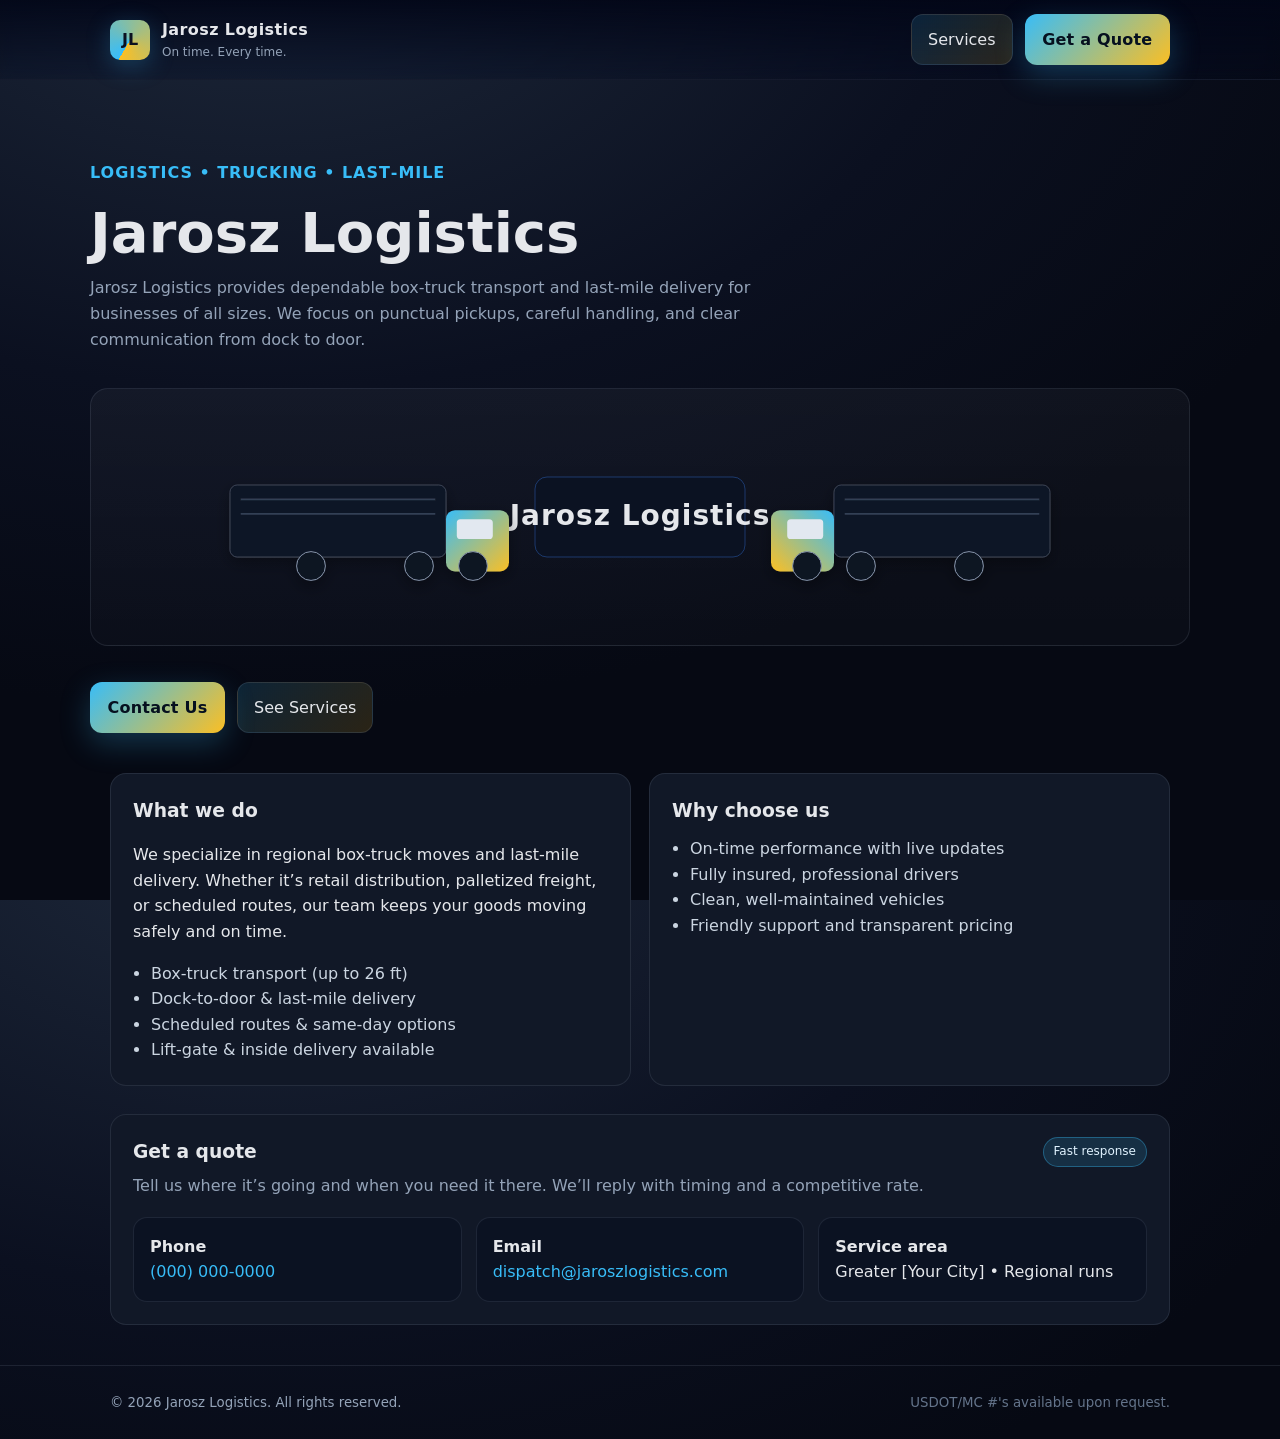
==== index.html @ 5a234ce7 "Initial version from ChatGPT" ====
<!doctype html>
<html lang="en">
<head>
  <meta charset="utf-8" />
  <meta name="viewport" content="width=device-width, initial-scale=1" />
  <title>Jarosz Logistics</title>
  <meta name="description" content="Jarosz Logistics — reliable trucking and last‑mile delivery services. On time, every time." />
  <meta property="og:title" content="Jarosz Logistics" />
  <meta property="og:description" content="Reliable trucking and last‑mile delivery services. On time, every time." />
  <meta property="og:type" content="website" />
  <style>
    :root{
      --bg:#0f172a;        /* slate-900 */
      --panel:#111827;     /* gray-900 */
      --muted:#94a3b8;     /* slate-400 */
      --text:#e5e7eb;      /* gray-200 */
      --accent:#38bdf8;    /* sky-400 */
      --accent-2:#fbbf24;  /* amber-400 */
      --card:#0b1222;      /* custom */
      --ring: rgba(56,189,248,.4);
    }
    *{box-sizing:border-box}
    html,body{height:100%}
    body{
      margin:0; font:16px/1.6 system-ui, -apple-system, Segoe UI, Roboto, Helvetica, Arial, "Apple Color Emoji","Segoe UI Emoji";
      color:var(--text); background: radial-gradient(1200px 800px at 20% -10%, #1e293b 0%, #0b1020 60%, #060913 100%), var(--bg);
    }
    a{color:var(--accent); text-decoration:none}
    a:hover{text-decoration:underline}
    header{
      position:sticky; top:0; z-index:50; backdrop-filter:saturate(120%) blur(6px);
      background:linear-gradient(180deg, rgba(2,6,23,.9), rgba(2,6,23,.2));
      border-bottom:1px solid rgba(148,163,184,.12);
    }
    .wrap{max-width:1100px; margin:0 auto; padding:0 20px}
    .row{display:flex; align-items:center; justify-content:space-between; gap:16px; padding:14px 0}
    .brand{display:flex; align-items:center; gap:12px}
    .logo{
      width:40px; height:40px; border-radius:10px; display:grid; place-items:center; 
      background: conic-gradient(from 210deg, var(--accent), var(--accent-2));
      box-shadow:0 6px 24px rgba(56,189,248,.25);
      font-weight:800; color:#0b1020;
    }
    .cta{display:inline-flex; align-items:center; gap:.6rem; padding:.7rem 1rem; border-radius:12px; 
      background:linear-gradient(135deg, rgba(56,189,248,.15), rgba(251,191,36,.15));
      border:1px solid rgba(148,163,184,.16); color:var(--text); cursor:pointer;
    }
    .cta:hover{box-shadow:0 6px 30px rgba(56,189,248,.25)}

    /* Hero */
    .hero{padding:64px 0 40px}
    .hero h1{font-size:clamp(32px, 5vw, 56px); line-height:1.1; margin:0 0 12px; font-weight:900}
    .kicker{color:var(--accent); font-weight:600; letter-spacing:.06em; text-transform:uppercase}
    .sub{color:var(--muted); max-width:720px; margin-top:8px}
    .canvas{margin:36px 0; display:flex; align-items:center; justify-content:center}
    .card{background:linear-gradient(180deg, rgba(255,255,255,.04), rgba(255,255,255,.02)); border:1px solid rgba(148,163,184,.14);
      border-radius:18px; padding:18px}

    /* Sections */
    .grid{display:grid; grid-template-columns:1fr; gap:18px}
    @media (min-width:900px){ .grid{grid-template-columns:1fr 1fr} }
    .panel{background:var(--panel); border:1px solid rgba(148,163,184,.14); border-radius:16px; padding:22px}
    .panel h3{margin:0 0 8px}
    .bullets{margin:10px 0 0; padding-left:18px; color:#cbd5e1}

    /* Contact */
    #contact .contact-card{display:grid; grid-template-columns:1fr; gap:14px}
    @media (min-width:700px){ #contact .contact-card{grid-template-columns: 1fr 1fr 1fr} }
    .contact-item{background:var(--card); border:1px solid rgba(148,163,184,.14); border-radius:14px; padding:16px}
    .contact-item b{display:block}
    .badge{display:inline-block; font-size:12px; padding:4px 10px; border-radius:999px; background:rgba(56,189,248,.14); border:1px solid rgba(56,189,248,.35); color:#e0f2fe}

    footer{margin-top:40px; padding:26px 0; color:#94a3b8; border-top:1px solid rgba(148,163,184,.14)}

    /* Utility */
    .sr-only{position:absolute; width:1px; height:1px; padding:0; margin:-1px; overflow:hidden; clip:rect(0,0,0,0); border:0}
    .stack{display:flex; gap:12px; flex-wrap:wrap}
    .btn{
      display:inline-flex; align-items:center; justify-content:center; gap:.5rem; 
      padding:.8rem 1.1rem; border-radius:12px; font-weight:600; letter-spacing:.2px; cursor:pointer;
      color:#06101f; background:linear-gradient(135deg, #38bdf8, #fbbf24);
      border:none; box-shadow:0 10px 30px rgba(56,189,248,.25);
    }
    .btn:focus{outline:3px solid var(--ring); outline-offset:2px}
  </style>
</head>
<body>
  <header>
    <div class="wrap">
      <div class="row">
        <div class="brand">
          <div class="logo" aria-hidden="true">JL</div>
          <div>
            <div style="font-weight:800; letter-spacing:.4px">Jarosz Logistics</div>
            <div style="font-size:12px; color:var(--muted)">On time. Every time.</div>
          </div>
        </div>
        <nav class="stack" aria-label="Primary">
          <a href="#services" class="cta">Services</a>
          <a href="#contact" class="btn">Get a Quote</a>
        </nav>
      </div>
    </div>
  </header>

  <main>
    <section class="wrap hero" id="home">
      <p class="kicker">Logistics • Trucking • Last‑mile</p>
      <h1>Jarosz Logistics</h1>
      <p class="sub">Jarosz Logistics provides dependable box‑truck transport and last‑mile delivery for businesses of all sizes. We focus on punctual pickups, careful handling, and clear communication from dock to door.</p>

      <div class="canvas card" role="img" aria-label="Two box trucks facing each other with 'Jarosz Logistics' between them">
        <!-- Inline SVG Illustration: two box trucks facing each other with brand between -->
        <svg width="100%" height="220" viewBox="0 0 900 220" fill="none" xmlns="http://www.w3.org/2000/svg">
          <defs>
            <linearGradient id="cabGrad" x1="0" y1="0" x2="1" y2="1">
              <stop offset="0" stop-color="#38bdf8"/>
              <stop offset="1" stop-color="#fbbf24"/>
            </linearGradient>
            <filter id="shadow" x="-20%" y="-20%" width="140%" height="140%">
              <feDropShadow dx="0" dy="6" stdDeviation="8" flood-color="#000" flood-opacity="0.35"/>
            </filter>
          </defs>
          <!-- Center text -->
          <g>
            <rect x="345" y="70" width="210" height="80" rx="12" fill="#0b1222" stroke="#3b82f6" stroke-opacity=".35"/>
            <text x="450" y="118" text-anchor="middle" font-size="28" font-weight="800" fill="#e5e7eb" letter-spacing="1">Jarosz Logistics</text>
          </g>

          <!-- Left truck (facing right) -->
          <g transform="translate(40,60) scale(0.9)" filter="url(#shadow)">
            <!-- box -->
            <rect x="0" y="20" width="240" height="80" rx="8" fill="#111827" stroke="#94a3b8" stroke-opacity=".35"/>
            <line x1="12" y1="36" x2="228" y2="36" stroke="#334155" stroke-width="2"/>
            <line x1="12" y1="52" x2="228" y2="52" stroke="#334155" stroke-width="2"/>
            <!-- cab -->
            <rect x="240" y="48" width="70" height="68" rx="10" fill="url(#cabGrad)"/>
            <rect x="252" y="58" width="40" height="22" rx="4" fill="#e2e8f0"/>
            <circle cx="90" cy="110" r="16" fill="#0b1222" stroke="#94a3b8"/>
            <circle cx="210" cy="110" r="16" fill="#0b1222" stroke="#94a3b8"/>
            <circle cx="270" cy="110" r="16" fill="#0b1222" stroke="#94a3b8"/>
          </g>

          <!-- Right truck (facing left) -->
          <g transform="translate(860,60) scale(-0.9,0.9)" filter="url(#shadow)">
            <!-- box -->
            <rect x="0" y="20" width="240" height="80" rx="8" fill="#111827" stroke="#94a3b8" stroke-opacity=".35"/>
            <line x1="12" y1="36" x2="228" y2="36" stroke="#334155" stroke-width="2"/>
            <line x1="12" y1="52" x2="228" y2="52" stroke="#334155" stroke-width="2"/>
            <!-- cab -->
            <rect x="240" y="48" width="70" height="68" rx="10" fill="url(#cabGrad)"/>
            <rect x="252" y="58" width="40" height="22" rx="4" fill="#e2e8f0"/>
            <circle cx="90" cy="110" r="16" fill="#0b1222" stroke="#94a3b8"/>
            <circle cx="210" cy="110" r="16" fill="#0b1222" stroke="#94a3b8"/>
            <circle cx="270" cy="110" r="16" fill="#0b1222" stroke="#94a3b8"/>
          </g>
        </svg>
      </div>

      <div class="stack">
        <a class="btn" href="#contact" aria-label="Skip to contact form">Contact Us</a>
        <a class="cta" href="#services" aria-label="Skip to services">See Services</a>
      </div>
    </section>

    <section id="services" class="wrap" aria-labelledby="services-h">
      <div class="grid">
        <article class="panel">
          <h3 id="services-h">What we do</h3>
          <p>We specialize in regional box‑truck moves and last‑mile delivery. Whether it’s retail distribution, palletized freight, or scheduled routes, our team keeps your goods moving safely and on time.</p>
          <ul class="bullets">
            <li>Box‑truck transport (up to 26 ft)</li>
            <li>Dock‑to‑door & last‑mile delivery</li>
            <li>Scheduled routes & same‑day options</li>
            <li>Lift‑gate & inside delivery available</li>
          </ul>
        </article>
        <article class="panel">
          <h3>Why choose us</h3>
          <ul class="bullets">
            <li>On‑time performance with live updates</li>
            <li>Fully insured, professional drivers</li>
            <li>Clean, well‑maintained vehicles</li>
            <li>Friendly support and transparent pricing</li>
          </ul>
        </article>
      </div>
    </section>

    <section id="contact" class="wrap" style="margin-top:28px" aria-labelledby="contact-h">
      <h2 id="contact-h" class="sr-only">Contact</h2>
      <div class="panel">
        <div class="stack" style="justify-content:space-between; align-items:center">
          <h3 style="margin:0">Get a quote</h3>
          <span class="badge">Fast response</span>
        </div>
        <p style="margin:6px 0 18px; color:var(--muted)">Tell us where it’s going and when you need it there. We’ll reply with timing and a competitive rate.</p>
        <div class="contact-card">
          <div class="contact-item">
            <b>Phone</b>
            <a href="tel:+10000000000">(000) 000‑0000</a>
          </div>
          <div class="contact-item">
            <b>Email</b>
            <a href="mailto:dispatch@jaroszlogistics.com">dispatch@jaroszlogistics.com</a>
          </div>
          <div class="contact-item">
            <b>Service area</b>
            <span>Greater [Your City] • Regional runs</span>
          </div>
        </div>
      </div>
    </section>
  </main>

  <footer>
    <div class="wrap">
      <div style="display:flex; align-items:center; justify-content:space-between; gap:12px; flex-wrap:wrap">
        <small>© <span id="year"></span> Jarosz Logistics. All rights reserved.</small>
        <small style="color:#64748b">USDOT/MC #'s available upon request.</small>
      </div>
    </div>
  </footer>

  <script>
    // Set current year
    document.getElementById('year').textContent = new Date().getFullYear();

    // Smooth scroll
    document.querySelectorAll('a[href^="#"]').forEach(a=>{
      a.addEventListener('click',e=>{
        const target = document.querySelector(a.getAttribute('href'));
        if(target){ e.preventDefault(); target.scrollIntoView({behavior:'smooth', block:'start'}); }
      });
    });
  </script>
</body>
</html>
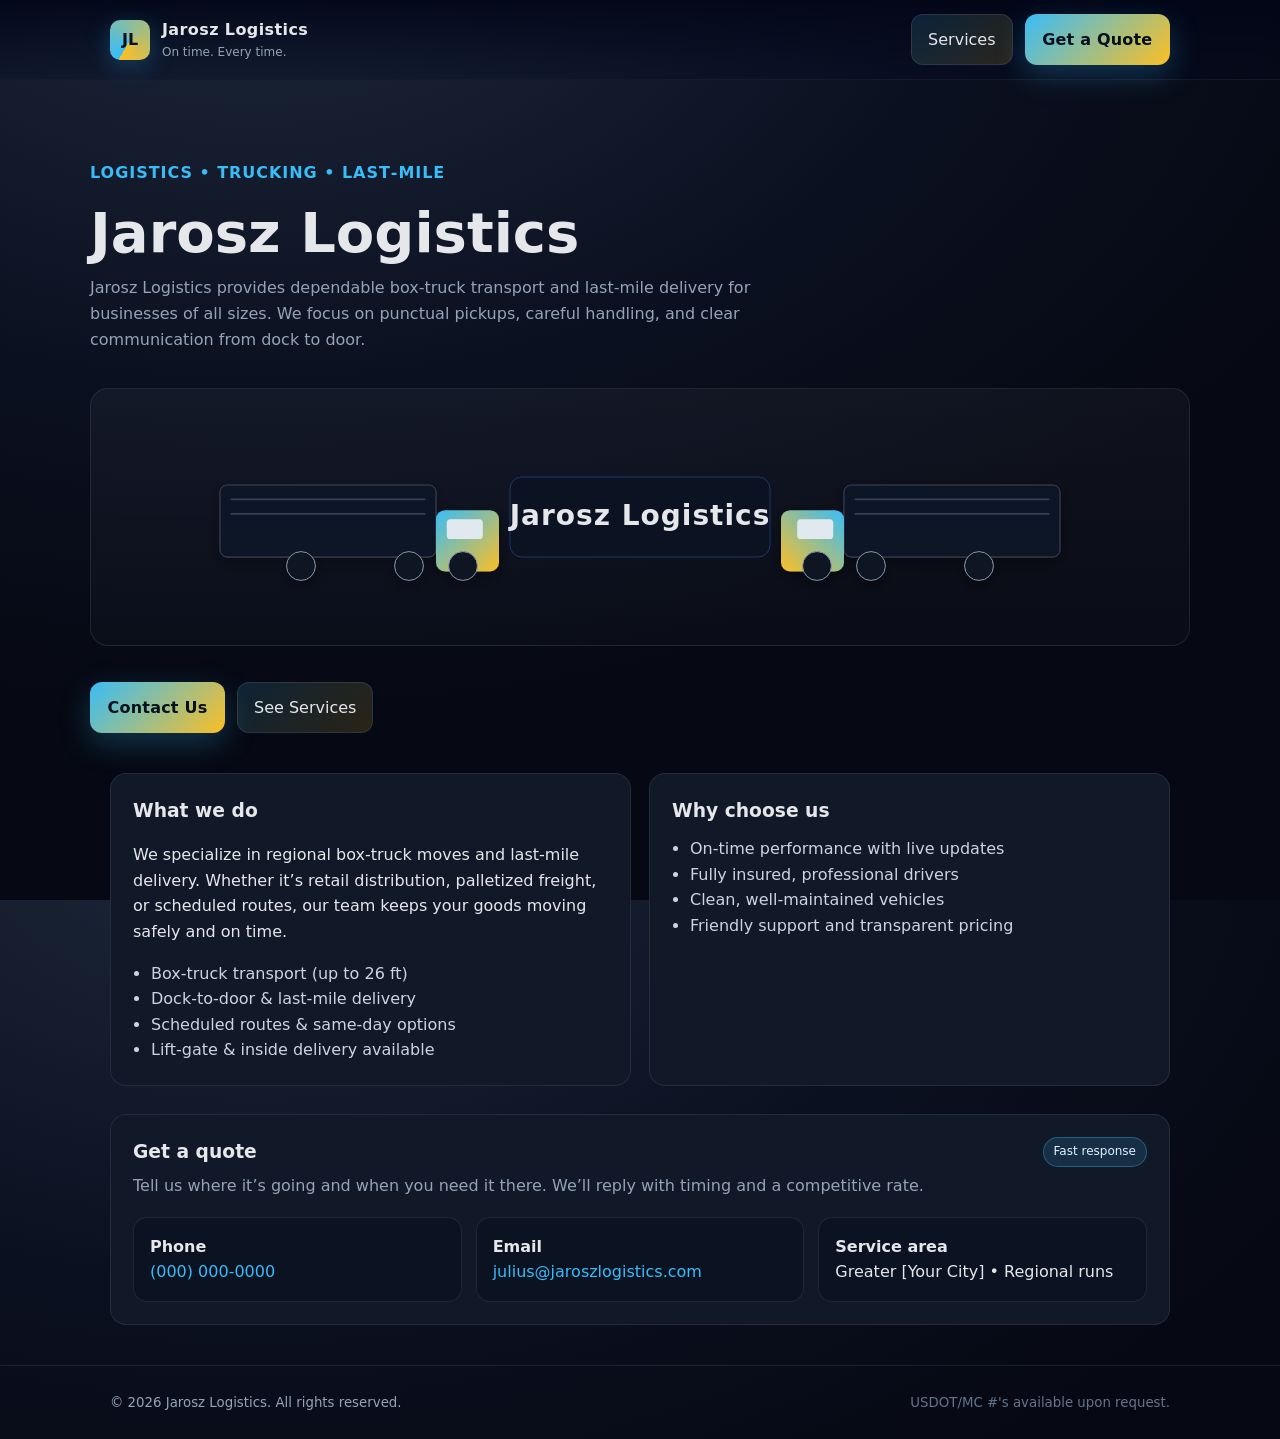
==== commit 53ad3328: "Add AGENTS and make some small adjustments" ====
--- a/index.html
+++ b/index.html
@@ -123,12 +123,12 @@
           </defs>
           <!-- Center text -->
           <g>
-            <rect x="345" y="70" width="210" height="80" rx="12" fill="#0b1222" stroke="#3b82f6" stroke-opacity=".35"/>
+            <rect x="320" y="70" width="260" height="80" rx="12" fill="#0b1222" stroke="#3b82f6" stroke-opacity=".35"/>
             <text x="450" y="118" text-anchor="middle" font-size="28" font-weight="800" fill="#e5e7eb" letter-spacing="1">Jarosz Logistics</text>
           </g>
 
           <!-- Left truck (facing right) -->
-          <g transform="translate(40,60) scale(0.9)" filter="url(#shadow)">
+          <g transform="translate(30,60) scale(0.9)" filter="url(#shadow)">
             <!-- box -->
             <rect x="0" y="20" width="240" height="80" rx="8" fill="#111827" stroke="#94a3b8" stroke-opacity=".35"/>
             <line x1="12" y1="36" x2="228" y2="36" stroke="#334155" stroke-width="2"/>
@@ -142,7 +142,7 @@
           </g>
 
           <!-- Right truck (facing left) -->
-          <g transform="translate(860,60) scale(-0.9,0.9)" filter="url(#shadow)">
+          <g transform="translate(870,60) scale(-0.9,0.9)" filter="url(#shadow)">
             <!-- box -->
             <rect x="0" y="20" width="240" height="80" rx="8" fill="#111827" stroke="#94a3b8" stroke-opacity=".35"/>
             <line x1="12" y1="36" x2="228" y2="36" stroke="#334155" stroke-width="2"/>
@@ -202,7 +202,7 @@
           </div>
           <div class="contact-item">
             <b>Email</b>
-            <a href="mailto:dispatch@jaroszlogistics.com">dispatch@jaroszlogistics.com</a>
+            <a href="mailto:julius@jaroszlogistics.com">julius@jaroszlogistics.com</a>
           </div>
           <div class="contact-item">
             <b>Service area</b>
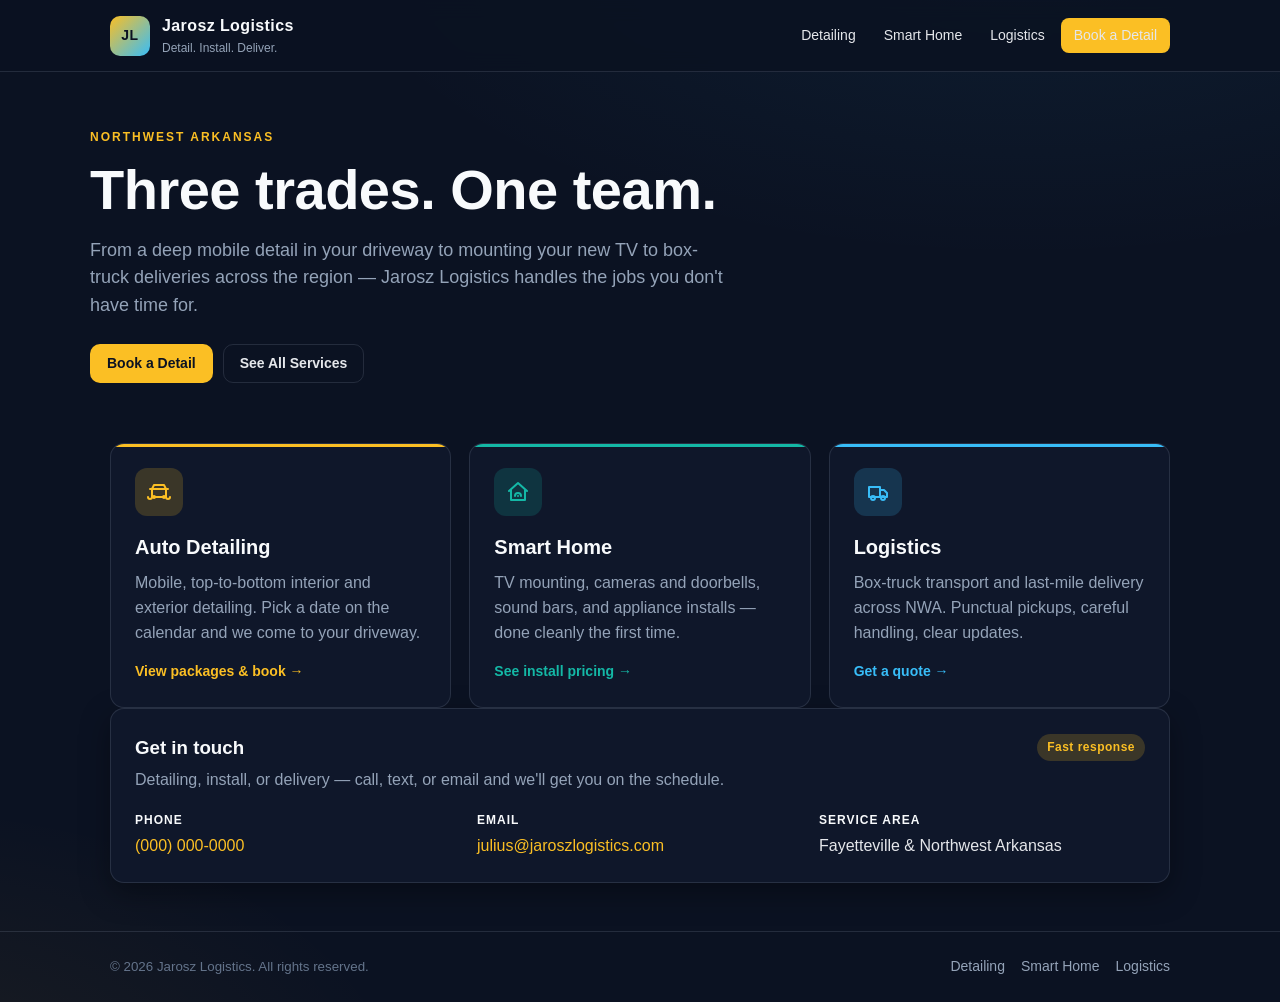
==== commit 111c6f8b: "Complete overhaul to new site with booking and 3 services" ====
--- a/index.html
+++ b/index.html
@@ -1,238 +1,217 @@
 <!doctype html>
 <html lang="en">
-<head>
-  <meta charset="utf-8" />
-  <meta name="viewport" content="width=device-width, initial-scale=1" />
-  <title>Jarosz Logistics</title>
-  <meta name="description" content="Jarosz Logistics — reliable trucking and last‑mile delivery services. On time, every time." />
-  <meta property="og:title" content="Jarosz Logistics" />
-  <meta property="og:description" content="Reliable trucking and last‑mile delivery services. On time, every time." />
-  <meta property="og:type" content="website" />
-  <style>
-    :root{
-      --bg:#0f172a;        /* slate-900 */
-      --panel:#111827;     /* gray-900 */
-      --muted:#94a3b8;     /* slate-400 */
-      --text:#e5e7eb;      /* gray-200 */
-      --accent:#38bdf8;    /* sky-400 */
-      --accent-2:#fbbf24;  /* amber-400 */
-      --card:#0b1222;      /* custom */
-      --ring: rgba(56,189,248,.4);
-    }
-    *{box-sizing:border-box}
-    html,body{height:100%}
-    body{
-      margin:0; font:16px/1.6 system-ui, -apple-system, Segoe UI, Roboto, Helvetica, Arial, "Apple Color Emoji","Segoe UI Emoji";
-      color:var(--text); background: radial-gradient(1200px 800px at 20% -10%, #1e293b 0%, #0b1020 60%, #060913 100%), var(--bg);
-    }
-    a{color:var(--accent); text-decoration:none}
-    a:hover{text-decoration:underline}
-    header{
-      position:sticky; top:0; z-index:50; backdrop-filter:saturate(120%) blur(6px);
-      background:linear-gradient(180deg, rgba(2,6,23,.9), rgba(2,6,23,.2));
-      border-bottom:1px solid rgba(148,163,184,.12);
-    }
-    .wrap{max-width:1100px; margin:0 auto; padding:0 20px}
-    .row{display:flex; align-items:center; justify-content:space-between; gap:16px; padding:14px 0}
-    .brand{display:flex; align-items:center; gap:12px}
-    .logo{
-      width:40px; height:40px; border-radius:10px; display:grid; place-items:center; 
-      background: conic-gradient(from 210deg, var(--accent), var(--accent-2));
-      box-shadow:0 6px 24px rgba(56,189,248,.25);
-      font-weight:800; color:#0b1020;
-    }
-    .cta{display:inline-flex; align-items:center; gap:.6rem; padding:.7rem 1rem; border-radius:12px; 
-      background:linear-gradient(135deg, rgba(56,189,248,.15), rgba(251,191,36,.15));
-      border:1px solid rgba(148,163,184,.16); color:var(--text); cursor:pointer;
-    }
-    .cta:hover{box-shadow:0 6px 30px rgba(56,189,248,.25)}
-
-    /* Hero */
-    .hero{padding:64px 0 40px}
-    .hero h1{font-size:clamp(32px, 5vw, 56px); line-height:1.1; margin:0 0 12px; font-weight:900}
-    .kicker{color:var(--accent); font-weight:600; letter-spacing:.06em; text-transform:uppercase}
-    .sub{color:var(--muted); max-width:720px; margin-top:8px}
-    .canvas{margin:36px 0; display:flex; align-items:center; justify-content:center}
-    .card{background:linear-gradient(180deg, rgba(255,255,255,.04), rgba(255,255,255,.02)); border:1px solid rgba(148,163,184,.14);
-      border-radius:18px; padding:18px}
-
-    /* Sections */
-    .grid{display:grid; grid-template-columns:1fr; gap:18px}
-    @media (min-width:900px){ .grid{grid-template-columns:1fr 1fr} }
-    .panel{background:var(--panel); border:1px solid rgba(148,163,184,.14); border-radius:16px; padding:22px}
-    .panel h3{margin:0 0 8px}
-    .bullets{margin:10px 0 0; padding-left:18px; color:#cbd5e1}
-
-    /* Contact */
-    #contact .contact-card{display:grid; grid-template-columns:1fr; gap:14px}
-    @media (min-width:700px){ #contact .contact-card{grid-template-columns: 1fr 1fr 1fr} }
-    .contact-item{background:var(--card); border:1px solid rgba(148,163,184,.14); border-radius:14px; padding:16px}
-    .contact-item b{display:block}
-    .badge{display:inline-block; font-size:12px; padding:4px 10px; border-radius:999px; background:rgba(56,189,248,.14); border:1px solid rgba(56,189,248,.35); color:#e0f2fe}
-
-    footer{margin-top:40px; padding:26px 0; color:#94a3b8; border-top:1px solid rgba(148,163,184,.14)}
-
-    /* Utility */
-    .sr-only{position:absolute; width:1px; height:1px; padding:0; margin:-1px; overflow:hidden; clip:rect(0,0,0,0); border:0}
-    .stack{display:flex; gap:12px; flex-wrap:wrap}
-    .btn{
-      display:inline-flex; align-items:center; justify-content:center; gap:.5rem; 
-      padding:.8rem 1.1rem; border-radius:12px; font-weight:600; letter-spacing:.2px; cursor:pointer;
-      color:#06101f; background:linear-gradient(135deg, #38bdf8, #fbbf24);
-      border:none; box-shadow:0 10px 30px rgba(56,189,248,.25);
-    }
-    .btn:focus{outline:3px solid var(--ring); outline-offset:2px}
-  </style>
-</head>
-<body>
-  <header>
-    <div class="wrap">
-      <div class="row">
-        <div class="brand">
-          <div class="logo" aria-hidden="true">JL</div>
-          <div>
-            <div style="font-weight:800; letter-spacing:.4px">Jarosz Logistics</div>
-            <div style="font-size:12px; color:var(--muted)">On time. Every time.</div>
-          </div>
-        </div>
-        <nav class="stack" aria-label="Primary">
-          <a href="#services" class="cta">Services</a>
-          <a href="#contact" class="btn">Get a Quote</a>
-        </nav>
-      </div>
-    </div>
-  </header>
-
-  <main>
-    <section class="wrap hero" id="home">
-      <p class="kicker">Logistics • Trucking • Last‑mile</p>
-      <h1>Jarosz Logistics</h1>
-      <p class="sub">Jarosz Logistics provides dependable box‑truck transport and last‑mile delivery for businesses of all sizes. We focus on punctual pickups, careful handling, and clear communication from dock to door.</p>
-
-      <div class="canvas card" role="img" aria-label="Two box trucks facing each other with 'Jarosz Logistics' between them">
-        <!-- Inline SVG Illustration: two box trucks facing each other with brand between -->
-        <svg width="100%" height="220" viewBox="0 0 900 220" fill="none" xmlns="http://www.w3.org/2000/svg">
-          <defs>
-            <linearGradient id="cabGrad" x1="0" y1="0" x2="1" y2="1">
-              <stop offset="0" stop-color="#38bdf8"/>
-              <stop offset="1" stop-color="#fbbf24"/>
-            </linearGradient>
-            <filter id="shadow" x="-20%" y="-20%" width="140%" height="140%">
-              <feDropShadow dx="0" dy="6" stdDeviation="8" flood-color="#000" flood-opacity="0.35"/>
-            </filter>
-          </defs>
-          <!-- Center text -->
-          <g>
-            <rect x="320" y="70" width="260" height="80" rx="12" fill="#0b1222" stroke="#3b82f6" stroke-opacity=".35"/>
-            <text x="450" y="118" text-anchor="middle" font-size="28" font-weight="800" fill="#e5e7eb" letter-spacing="1">Jarosz Logistics</text>
-          </g>
-
-          <!-- Left truck (facing right) -->
-          <g transform="translate(30,60) scale(0.9)" filter="url(#shadow)">
-            <!-- box -->
-            <rect x="0" y="20" width="240" height="80" rx="8" fill="#111827" stroke="#94a3b8" stroke-opacity=".35"/>
-            <line x1="12" y1="36" x2="228" y2="36" stroke="#334155" stroke-width="2"/>
-            <line x1="12" y1="52" x2="228" y2="52" stroke="#334155" stroke-width="2"/>
-            <!-- cab -->
-            <rect x="240" y="48" width="70" height="68" rx="10" fill="url(#cabGrad)"/>
-            <rect x="252" y="58" width="40" height="22" rx="4" fill="#e2e8f0"/>
-            <circle cx="90" cy="110" r="16" fill="#0b1222" stroke="#94a3b8"/>
-            <circle cx="210" cy="110" r="16" fill="#0b1222" stroke="#94a3b8"/>
-            <circle cx="270" cy="110" r="16" fill="#0b1222" stroke="#94a3b8"/>
-          </g>
-
-          <!-- Right truck (facing left) -->
-          <g transform="translate(870,60) scale(-0.9,0.9)" filter="url(#shadow)">
-            <!-- box -->
-            <rect x="0" y="20" width="240" height="80" rx="8" fill="#111827" stroke="#94a3b8" stroke-opacity=".35"/>
-            <line x1="12" y1="36" x2="228" y2="36" stroke="#334155" stroke-width="2"/>
-            <line x1="12" y1="52" x2="228" y2="52" stroke="#334155" stroke-width="2"/>
-            <!-- cab -->
-            <rect x="240" y="48" width="70" height="68" rx="10" fill="url(#cabGrad)"/>
-            <rect x="252" y="58" width="40" height="22" rx="4" fill="#e2e8f0"/>
-            <circle cx="90" cy="110" r="16" fill="#0b1222" stroke="#94a3b8"/>
-            <circle cx="210" cy="110" r="16" fill="#0b1222" stroke="#94a3b8"/>
-            <circle cx="270" cy="110" r="16" fill="#0b1222" stroke="#94a3b8"/>
-          </g>
-        </svg>
-      </div>
-
-      <div class="stack">
-        <a class="btn" href="#contact" aria-label="Skip to contact form">Contact Us</a>
-        <a class="cta" href="#services" aria-label="Skip to services">See Services</a>
-      </div>
-    </section>
-
-    <section id="services" class="wrap" aria-labelledby="services-h">
-      <div class="grid">
-        <article class="panel">
-          <h3 id="services-h">What we do</h3>
-          <p>We specialize in regional box‑truck moves and last‑mile delivery. Whether it’s retail distribution, palletized freight, or scheduled routes, our team keeps your goods moving safely and on time.</p>
-          <ul class="bullets">
-            <li>Box‑truck transport (up to 26 ft)</li>
-            <li>Dock‑to‑door & last‑mile delivery</li>
-            <li>Scheduled routes & same‑day options</li>
-            <li>Lift‑gate & inside delivery available</li>
-          </ul>
-        </article>
-        <article class="panel">
-          <h3>Why choose us</h3>
-          <ul class="bullets">
-            <li>On‑time performance with live updates</li>
-            <li>Fully insured, professional drivers</li>
-            <li>Clean, well‑maintained vehicles</li>
-            <li>Friendly support and transparent pricing</li>
-          </ul>
-        </article>
-      </div>
-    </section>
-
-    <section id="contact" class="wrap" style="margin-top:28px" aria-labelledby="contact-h">
-      <h2 id="contact-h" class="sr-only">Contact</h2>
-      <div class="panel">
-        <div class="stack" style="justify-content:space-between; align-items:center">
-          <h3 style="margin:0">Get a quote</h3>
-          <span class="badge">Fast response</span>
-        </div>
-        <p style="margin:6px 0 18px; color:var(--muted)">Tell us where it’s going and when you need it there. We’ll reply with timing and a competitive rate.</p>
-        <div class="contact-card">
-          <div class="contact-item">
-            <b>Phone</b>
-            <a href="tel:+10000000000">(000) 000‑0000</a>
-          </div>
-          <div class="contact-item">
-            <b>Email</b>
-            <a href="mailto:julius@jaroszlogistics.com">julius@jaroszlogistics.com</a>
-          </div>
-          <div class="contact-item">
-            <b>Service area</b>
-            <span>Greater [Your City] • Regional runs</span>
-          </div>
-        </div>
-      </div>
-    </section>
-  </main>
-
-  <footer>
-    <div class="wrap">
-      <div style="display:flex; align-items:center; justify-content:space-between; gap:12px; flex-wrap:wrap">
-        <small>© <span id="year"></span> Jarosz Logistics. All rights reserved.</small>
-        <small style="color:#64748b">USDOT/MC #'s available upon request.</small>
-      </div>
-    </div>
-  </footer>
-
-  <script>
-    // Set current year
-    document.getElementById('year').textContent = new Date().getFullYear();
-
-    // Smooth scroll
-    document.querySelectorAll('a[href^="#"]').forEach(a=>{
-      a.addEventListener('click',e=>{
-        const target = document.querySelector(a.getAttribute('href'));
-        if(target){ e.preventDefault(); target.scrollIntoView({behavior:'smooth', block:'start'}); }
-      });
-    });
-  </script>
-</body>
+    <head>
+        <meta charset="utf-8" />
+        <meta name="viewport" content="width=device-width, initial-scale=1" />
+        <title>
+            Jarosz Logistics — Detailing, Smart Home & Trucking in NWA
+        </title>
+        <meta
+            name="description"
+            content="Northwest Arkansas's go-to for mobile auto detailing, smart-home installs, and box-truck logistics. Serving Fayetteville and the surrounding metro."
+        />
+        <link rel="stylesheet" href="/assets/css/styles.css" />
+    </head>
+    <body data-page="home">
+        <header>
+            <div class="wrap">
+                <div class="row">
+                    <a class="brand" href="/">
+                        <div class="logo" aria-hidden="true">JL</div>
+                        <div>
+                            <div class="brand-name">Jarosz Logistics</div>
+                            <div class="brand-tag">
+                                Detail. Install. Deliver.
+                            </div>
+                        </div>
+                    </a>
+                    <nav class="primary" aria-label="Primary">
+                        <a href="/detailing/" data-page="detail">Detailing</a>
+                        <a href="/smart-home/" data-page="smart">Smart Home</a>
+                        <a href="/logistics/" data-page="logistics"
+                            >Logistics</a
+                        >
+                        <a href="/detailing/#book" class="btn">Book a Detail</a>
+                    </nav>
+                </div>
+            </div>
+        </header>
+
+        <main>
+            <section class="wrap hero">
+                <p class="kicker">Northwest Arkansas</p>
+                <h1>Three trades. One team.</h1>
+                <p class="sub">
+                    From a deep mobile detail in your driveway to mounting your
+                    new TV to box-truck deliveries across the region — Jarosz
+                    Logistics handles the jobs you don't have time for.
+                </p>
+                <div class="stack">
+                    <a href="/detailing/#book" class="btn">Book a Detail</a>
+                    <a href="#services" class="cta">See All Services</a>
+                </div>
+            </section>
+
+            <section id="services" class="wrap" aria-labelledby="services-h">
+                <h2 id="services-h" class="sr-only">Services</h2>
+                <div class="services-grid">
+                    <a
+                        href="/detailing/"
+                        class="service-card"
+                        style="--card-accent: var(--accent-detail)"
+                    >
+                        <div class="icon" aria-hidden="true">
+                            <svg
+                                width="24"
+                                height="24"
+                                viewBox="0 0 24 24"
+                                fill="none"
+                                stroke="currentColor"
+                                stroke-width="2"
+                                stroke-linecap="round"
+                                stroke-linejoin="round"
+                            >
+                                <path
+                                    d="M5 17h14M5 17a2 2 0 1 1-4 0M5 17V9l2-4h10l2 4v8M19 17a2 2 0 1 0 4 0M3 9h18"
+                                />
+                                <circle
+                                    cx="7"
+                                    cy="17"
+                                    r="2"
+                                    fill="currentColor"
+                                    stroke="none"
+                                />
+                                <circle
+                                    cx="17"
+                                    cy="17"
+                                    r="2"
+                                    fill="currentColor"
+                                    stroke="none"
+                                />
+                            </svg>
+                        </div>
+                        <h3>Auto Detailing</h3>
+                        <p>
+                            Mobile, top-to-bottom interior and exterior
+                            detailing. Pick a date on the calendar and we come
+                            to your driveway.
+                        </p>
+                        <span class="arrow">View packages &amp; book →</span>
+                    </a>
+
+                    <a
+                        href="/smart-home/"
+                        class="service-card"
+                        style="--card-accent: var(--accent-smart)"
+                    >
+                        <div class="icon" aria-hidden="true">
+                            <svg
+                                width="24"
+                                height="24"
+                                viewBox="0 0 24 24"
+                                fill="none"
+                                stroke="currentColor"
+                                stroke-width="2"
+                                stroke-linecap="round"
+                                stroke-linejoin="round"
+                            >
+                                <path d="M3 11l9-8 9 8" />
+                                <path d="M5 10v10h14V10" />
+                                <path d="M9 16a3 3 0 0 1 6 0" />
+                                <circle
+                                    cx="12"
+                                    cy="16"
+                                    r="1"
+                                    fill="currentColor"
+                                    stroke="none"
+                                />
+                            </svg>
+                        </div>
+                        <h3>Smart Home</h3>
+                        <p>
+                            TV mounting, cameras and doorbells, sound bars, and
+                            appliance installs — done cleanly the first time.
+                        </p>
+                        <span class="arrow">See install pricing →</span>
+                    </a>
+
+                    <a
+                        href="/logistics/"
+                        class="service-card"
+                        style="--card-accent: var(--accent-logistics)"
+                    >
+                        <div class="icon" aria-hidden="true">
+                            <svg
+                                width="24"
+                                height="24"
+                                viewBox="0 0 24 24"
+                                fill="none"
+                                stroke="currentColor"
+                                stroke-width="2"
+                                stroke-linecap="round"
+                                stroke-linejoin="round"
+                            >
+                                <path d="M3 7h11v10H3z" />
+                                <path d="M14 10h4l3 3v4h-7" />
+                                <circle cx="7" cy="18" r="2" />
+                                <circle cx="17" cy="18" r="2" />
+                            </svg>
+                        </div>
+                        <h3>Logistics</h3>
+                        <p>
+                            Box-truck transport and last-mile delivery across
+                            NWA. Punctual pickups, careful handling, clear
+                            updates.
+                        </p>
+                        <span class="arrow">Get a quote →</span>
+                    </a>
+                </div>
+            </section>
+
+            <section id="contact" class="wrap" aria-labelledby="contact-h">
+                <div class="panel">
+                    <div class="stack" style="justify-content: space-between">
+                        <h3 id="contact-h" style="margin: 0">Get in touch</h3>
+                        <span class="badge">Fast response</span>
+                    </div>
+                    <p style="margin: 6px 0 18px; color: var(--muted)">
+                        Detailing, install, or delivery — call, text, or email
+                        and we'll get you on the schedule.
+                    </p>
+                    <div class="contact-card">
+                        <div class="contact-item">
+                            <b>Phone</b>
+                            <a href="tel:+10000000000">(000) 000-0000</a>
+                        </div>
+                        <div class="contact-item">
+                            <b>Email</b>
+                            <a href="mailto:julius@jaroszlogistics.com"
+                                >julius@jaroszlogistics.com</a
+                            >
+                        </div>
+                        <div class="contact-item">
+                            <b>Service area</b>
+                            <span>Fayetteville &amp; Northwest Arkansas</span>
+                        </div>
+                    </div>
+                </div>
+            </section>
+        </main>
+
+        <footer>
+            <div class="wrap footer-row">
+                <small
+                    >© <span data-year></span> Jarosz Logistics. All rights
+                    reserved.</small
+                >
+                <div class="footer-links">
+                    <a href="/detailing/">Detailing</a>
+                    <a href="/smart-home/">Smart Home</a>
+                    <a href="/logistics/">Logistics</a>
+                </div>
+            </div>
+        </footer>
+
+        <script src="/assets/js/main.js"></script>
+    </body>
 </html>
--- a/assets/css/styles.css
+++ b/assets/css/styles.css
@@ -0,0 +1,381 @@
+:root {
+    --bg: #0b1222;
+    --surface: #0f172a;
+    --surface-2: #111827;
+    --border: rgba(148, 163, 184, 0.18);
+    --text: #e5e7eb;
+    --text-strong: #f8fafc;
+    --muted: #94a3b8;
+    --muted-2: #64748b;
+    --accent-detail: #fbbf24;
+    --accent-smart: #14b8a6;
+    --accent-logistics: #38bdf8;
+    --accent: var(--accent-detail);
+    --radius: 14px;
+    --radius-sm: 10px;
+    --max-w: 1100px;
+    --shadow: 0 10px 30px rgba(0, 0, 0, 0.35);
+}
+
+* { box-sizing: border-box; }
+html, body { margin: 0; padding: 0; }
+html { scroll-behavior: smooth; }
+
+body {
+    font-family: -apple-system, BlinkMacSystemFont, "Segoe UI", Roboto, Oxygen,
+        Ubuntu, Cantarell, "Helvetica Neue", sans-serif;
+    background:
+        radial-gradient(1200px 600px at 80% -10%, rgba(56, 189, 248, 0.08), transparent 60%),
+        radial-gradient(900px 500px at -10% 110%, rgba(251, 191, 36, 0.07), transparent 60%),
+        var(--bg);
+    color: var(--text);
+    line-height: 1.55;
+    min-height: 100vh;
+    -webkit-font-smoothing: antialiased;
+}
+
+a { color: var(--accent); text-decoration: none; }
+a:hover { text-decoration: underline; }
+
+img { max-width: 100%; height: auto; display: block; }
+
+.wrap {
+    max-width: var(--max-w);
+    margin: 0 auto;
+    padding: 0 20px;
+}
+
+/* Header */
+header {
+    position: sticky;
+    top: 0;
+    z-index: 50;
+    background: rgba(11, 18, 34, 0.85);
+    backdrop-filter: blur(10px);
+    -webkit-backdrop-filter: blur(10px);
+    border-bottom: 1px solid var(--border);
+}
+.row {
+    display: flex;
+    align-items: center;
+    justify-content: space-between;
+    gap: 12px;
+    padding: 14px 0;
+    flex-wrap: wrap;
+}
+.brand {
+    display: flex;
+    align-items: center;
+    gap: 12px;
+    text-decoration: none;
+    color: inherit;
+}
+.brand:hover { text-decoration: none; }
+.logo {
+    width: 40px;
+    height: 40px;
+    border-radius: 10px;
+    background: linear-gradient(135deg, var(--accent-detail), var(--accent-logistics));
+    display: grid;
+    place-items: center;
+    font-weight: 800;
+    color: #0b1222;
+    font-size: 14px;
+    letter-spacing: 0.5px;
+}
+.brand-name { font-weight: 800; letter-spacing: 0.4px; color: var(--text-strong); }
+.brand-tag { font-size: 12px; color: var(--muted); }
+
+nav.primary {
+    display: flex;
+    align-items: center;
+    gap: 4px;
+    flex-wrap: wrap;
+}
+nav.primary a {
+    color: var(--text);
+    padding: 8px 12px;
+    border-radius: 8px;
+    font-size: 14px;
+    font-weight: 500;
+}
+nav.primary a:hover {
+    background: rgba(255, 255, 255, 0.06);
+    text-decoration: none;
+}
+nav.primary a.active { color: var(--accent); }
+
+/* Buttons */
+.btn, .cta {
+    display: inline-block;
+    padding: 10px 16px;
+    border-radius: 10px;
+    font-weight: 600;
+    font-size: 14px;
+    border: 1px solid transparent;
+    cursor: pointer;
+    transition: transform 0.08s ease, background 0.2s ease, border-color 0.2s ease, color 0.2s ease;
+    line-height: 1.2;
+}
+.btn { background: var(--accent); color: #0b1222; }
+.btn:hover { text-decoration: none; transform: translateY(-1px); }
+.cta {
+    background: transparent;
+    color: var(--text);
+    border-color: var(--border);
+}
+.cta:hover {
+    text-decoration: none;
+    border-color: var(--accent);
+    color: var(--accent);
+}
+.btn:focus-visible, .cta:focus-visible {
+    outline: 2px solid var(--accent);
+    outline-offset: 2px;
+}
+
+/* Hero */
+.hero { padding: 56px 0 32px; }
+.hero .kicker {
+    color: var(--accent);
+    text-transform: uppercase;
+    letter-spacing: 2px;
+    font-size: 12px;
+    font-weight: 700;
+    margin: 0 0 12px;
+}
+.hero h1 {
+    font-size: clamp(32px, 6vw, 56px);
+    line-height: 1.1;
+    margin: 0 0 16px;
+    color: var(--text-strong);
+    font-weight: 800;
+    letter-spacing: -0.5px;
+}
+.hero .sub {
+    color: var(--muted);
+    font-size: clamp(15px, 1.6vw, 18px);
+    max-width: 640px;
+    margin: 0 0 24px;
+}
+
+.stack {
+    display: flex;
+    gap: 10px;
+    flex-wrap: wrap;
+    align-items: center;
+}
+
+/* Cards / Panels */
+.card, .panel {
+    background: var(--surface);
+    border: 1px solid var(--border);
+    border-radius: var(--radius);
+    padding: 24px;
+    box-shadow: var(--shadow);
+}
+.panel h3 { margin: 0 0 12px; color: var(--text-strong); }
+.bullets { margin: 0; padding-left: 18px; color: var(--muted); }
+.bullets li { margin: 6px 0; }
+
+/* Service cards (homepage) */
+.services-grid {
+    display: grid;
+    gap: 18px;
+    grid-template-columns: 1fr;
+    margin-top: 28px;
+}
+@media (min-width: 800px) {
+    .services-grid { grid-template-columns: repeat(3, 1fr); }
+}
+.service-card {
+    background: var(--surface);
+    border: 1px solid var(--border);
+    border-radius: var(--radius);
+    padding: 24px;
+    display: flex;
+    flex-direction: column;
+    transition: border-color 0.2s ease, transform 0.2s ease;
+    text-decoration: none;
+    color: inherit;
+    position: relative;
+    overflow: hidden;
+}
+.service-card:hover {
+    border-color: var(--card-accent, var(--accent));
+    transform: translateY(-2px);
+    text-decoration: none;
+}
+.service-card::before {
+    content: "";
+    position: absolute;
+    top: 0; left: 0; right: 0;
+    height: 3px;
+    background: var(--card-accent, var(--accent));
+}
+.service-card .icon {
+    width: 48px;
+    height: 48px;
+    border-radius: 12px;
+    background: color-mix(in srgb, var(--card-accent, var(--accent)) 18%, transparent);
+    color: var(--card-accent, var(--accent));
+    display: grid;
+    place-items: center;
+    margin-bottom: 16px;
+}
+.service-card h3 {
+    margin: 0 0 8px;
+    color: var(--text-strong);
+    font-size: 20px;
+}
+.service-card p {
+    color: var(--muted);
+    margin: 0 0 16px;
+    flex: 1;
+}
+.service-card .arrow {
+    color: var(--card-accent, var(--accent));
+    font-weight: 600;
+    font-size: 14px;
+}
+
+/* Two-column grid */
+.grid-2 {
+    display: grid;
+    gap: 18px;
+    grid-template-columns: 1fr;
+    margin-top: 28px;
+}
+@media (min-width: 900px) {
+    .grid-2 { grid-template-columns: 1fr 1fr; }
+}
+
+/* Pricing tables */
+.pricing {
+    background: var(--surface);
+    border: 1px solid var(--border);
+    border-radius: var(--radius);
+    padding: 8px 24px;
+}
+.pricing h3 {
+    color: var(--text-strong);
+    margin: 20px 0 4px;
+    font-size: 18px;
+}
+.pricing h3:first-child { margin-top: 12px; }
+.pricing .row-item {
+    display: flex;
+    justify-content: space-between;
+    align-items: baseline;
+    gap: 12px;
+    padding: 12px 0;
+    border-bottom: 1px solid var(--border);
+}
+.pricing .row-item:last-child { border-bottom: 0; }
+.pricing .row-item .name { color: var(--text); }
+.pricing .row-item .note { color: var(--muted-2); font-size: 12px; margin-left: 6px; }
+.pricing .row-item .price {
+    color: var(--accent);
+    font-weight: 700;
+    white-space: nowrap;
+    font-variant-numeric: tabular-nums;
+}
+.pricing .row-item.featured {
+    background: color-mix(in srgb, var(--accent) 10%, transparent);
+    margin: 4px -12px;
+    padding-left: 12px;
+    padding-right: 12px;
+    border-radius: 10px;
+    border-bottom: 0;
+}
+.pricing .row-item.featured .price { font-size: 18px; }
+
+/* Sections */
+section { padding: 24px 0; }
+section h2 {
+    font-size: clamp(22px, 3vw, 32px);
+    margin: 0 0 8px;
+    color: var(--text-strong);
+}
+section .lede {
+    color: var(--muted);
+    margin: 0 0 24px;
+    max-width: 700px;
+}
+
+/* Badge */
+.badge {
+    display: inline-block;
+    padding: 4px 10px;
+    background: color-mix(in srgb, var(--accent) 18%, transparent);
+    color: var(--accent);
+    border-radius: 999px;
+    font-size: 12px;
+    font-weight: 700;
+    letter-spacing: 0.5px;
+}
+
+/* Contact */
+.contact-card {
+    display: grid;
+    gap: 16px;
+    grid-template-columns: 1fr;
+}
+@media (min-width: 700px) {
+    .contact-card { grid-template-columns: repeat(3, 1fr); }
+}
+.contact-item { display: flex; flex-direction: column; gap: 4px; }
+.contact-item b {
+    color: var(--text-strong);
+    font-size: 12px;
+    text-transform: uppercase;
+    letter-spacing: 1px;
+}
+
+/* Footer */
+footer {
+    border-top: 1px solid var(--border);
+    margin-top: 48px;
+    padding: 24px 0;
+    color: var(--muted-2);
+}
+.footer-row {
+    display: flex;
+    flex-wrap: wrap;
+    align-items: center;
+    justify-content: space-between;
+    gap: 12px;
+}
+.footer-links {
+    display: flex;
+    flex-wrap: wrap;
+    gap: 16px;
+}
+.footer-links a { color: var(--muted); font-size: 14px; }
+
+/* Cal.com inline embed */
+#cal-inline {
+    width: 100%;
+    min-height: 720px;
+    background: var(--surface);
+    border: 1px solid var(--border);
+    border-radius: var(--radius);
+    overflow: hidden;
+    margin-top: 16px;
+}
+
+/* SR-only */
+.sr-only {
+    position: absolute;
+    width: 1px; height: 1px;
+    padding: 0; margin: -1px;
+    overflow: hidden;
+    clip: rect(0, 0, 0, 0);
+    white-space: nowrap;
+    border: 0;
+}
+
+/* Per-page accent variants */
+body.page-detail { --accent: var(--accent-detail); }
+body.page-smart { --accent: var(--accent-smart); }
+body.page-logistics { --accent: var(--accent-logistics); }
